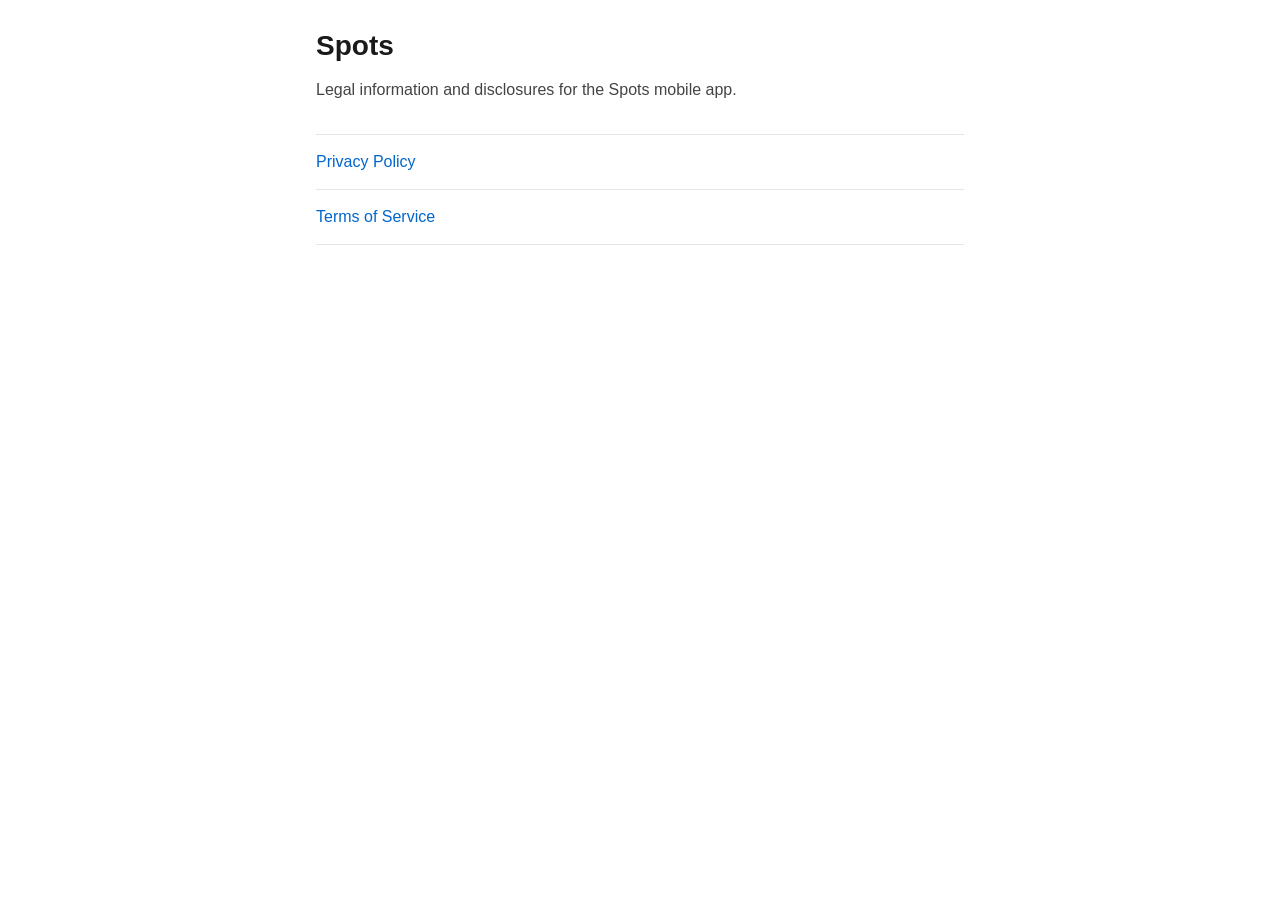
==== index.html @ b2fb2b3f "initial commit" ====
<!DOCTYPE html>
<html lang="en">
<head>
  <meta charset="UTF-8">
  <meta name="viewport" content="width=device-width, initial-scale=1.0">
  <title>Spots</title>
  <style>
    *, *::before, *::after {
      box-sizing: border-box;
      margin: 0;
      padding: 0;
    }

    body {
      font-family: -apple-system, BlinkMacSystemFont, "Segoe UI", Roboto, Helvetica, Arial, sans-serif;
      line-height: 1.6;
      color: #1a1a1a;
      background: #fff;
      padding: 1.5rem 1rem;
      max-width: 680px;
      margin: 0 auto;
    }

    h1 {
      font-size: 1.75rem;
      margin-bottom: 0.5rem;
    }

    p {
      margin-bottom: 1rem;
      color: #444;
    }

    nav {
      margin-top: 2rem;
    }

    nav ul {
      list-style: none;
      padding: 0;
    }

    nav li {
      border-top: 1px solid #e5e5e5;
    }

    nav li:last-child {
      border-bottom: 1px solid #e5e5e5;
    }

    nav a {
      display: block;
      padding: 0.875rem 0;
      color: #0066cc;
      text-decoration: none;
      font-size: 1rem;
    }

    nav a:hover {
      text-decoration: underline;
    }
  </style>
</head>
<body>
  <h1>Spots</h1>
  <p>Legal information and disclosures for the Spots mobile app.</p>

  <nav>
    <ul>
      <li><a href="privacy-policy.html">Privacy Policy</a></li>
      <li><a href="terms-of-service.html">Terms of Service</a></li>
    </ul>
  </nav>
</body>
</html>
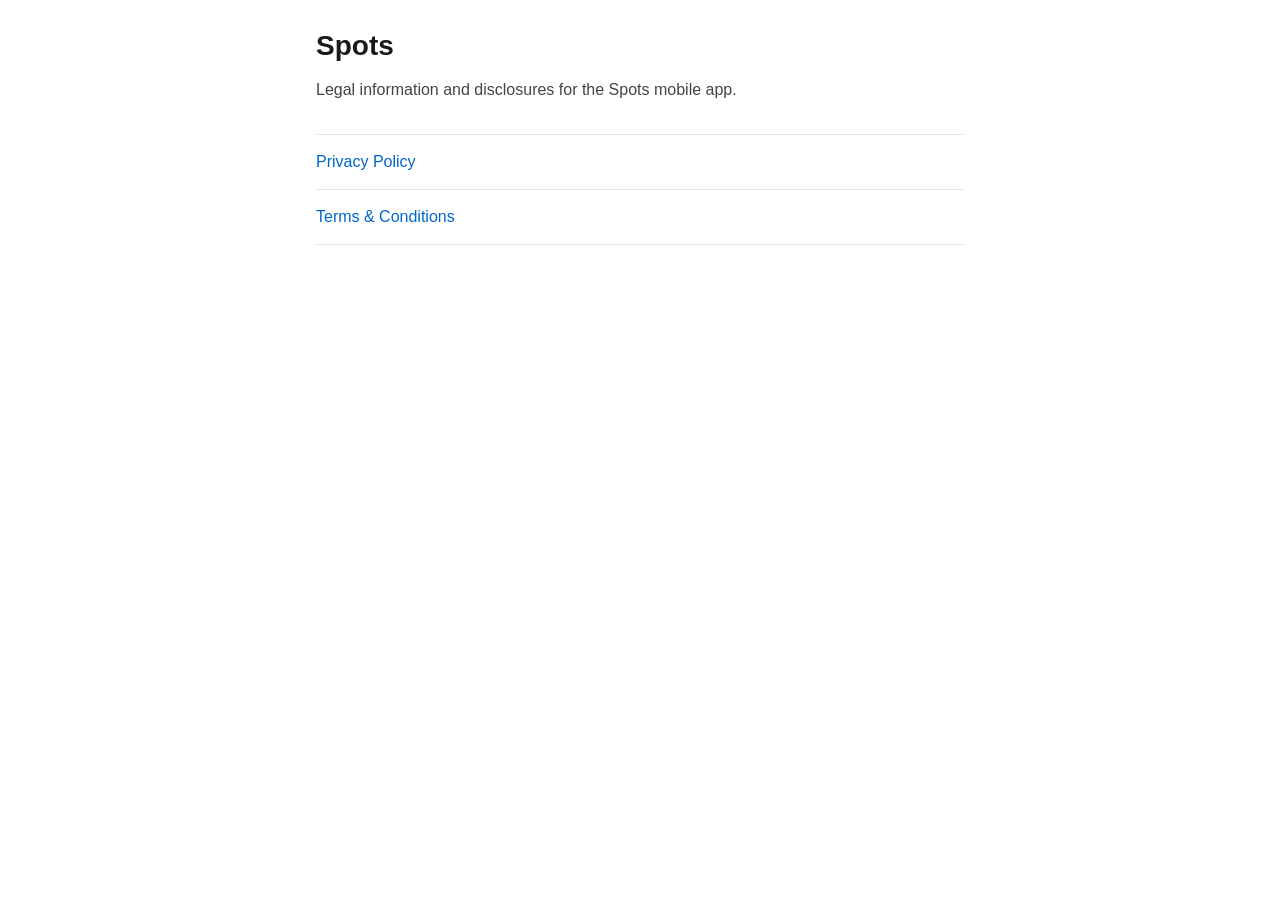
==== commit 2c480639: "updated tos and privacy policy. added signed dpa agreement pdfs to the site" ====
--- a/index.html
+++ b/index.html
@@ -67,8 +67,8 @@
 
   <nav>
     <ul>
-      <li><a href="privacy-policy.html">Privacy Policy</a></li>
-      <li><a href="terms-of-service.html">Terms of Service</a></li>
+      <li><a href="legal/privacy-policy.html">Privacy Policy</a></li>
+      <li><a href="legal/terms-and-conditions.html">Terms &amp; Conditions</a></li>
     </ul>
   </nav>
 </body>
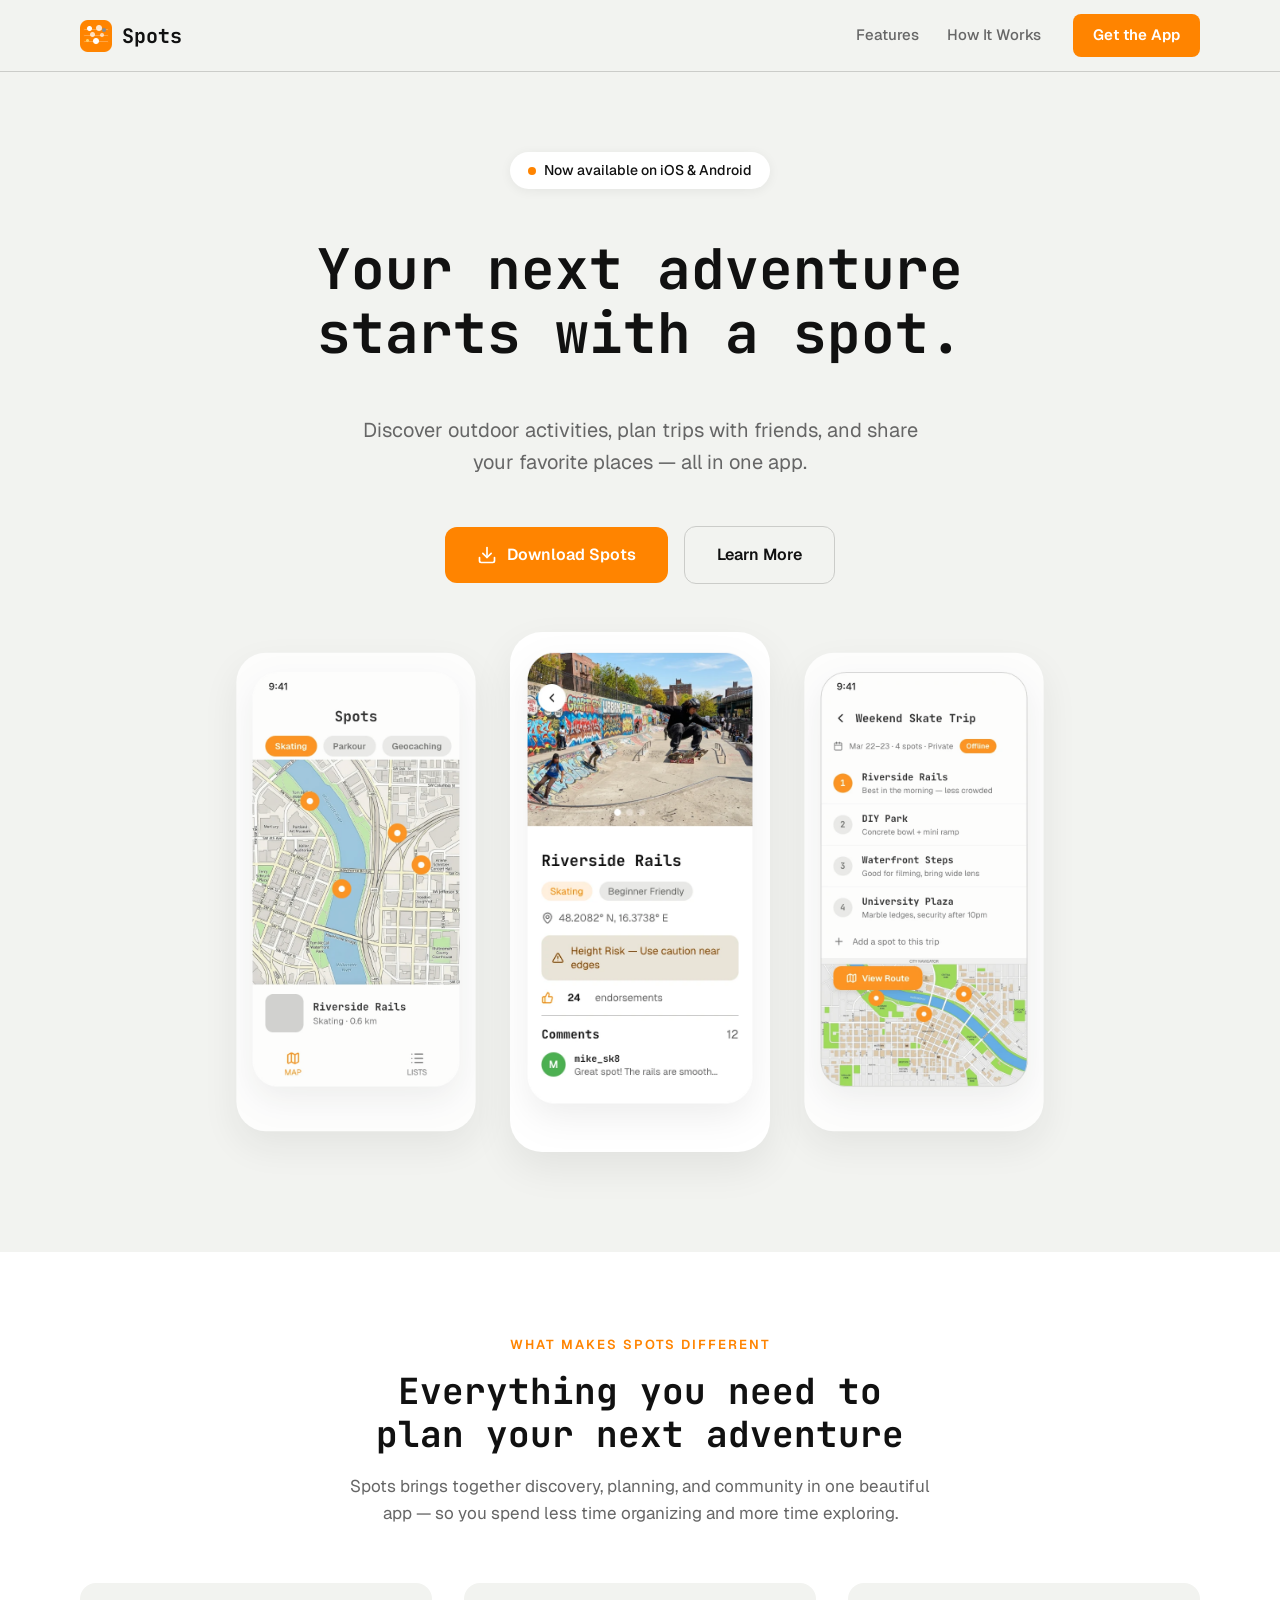
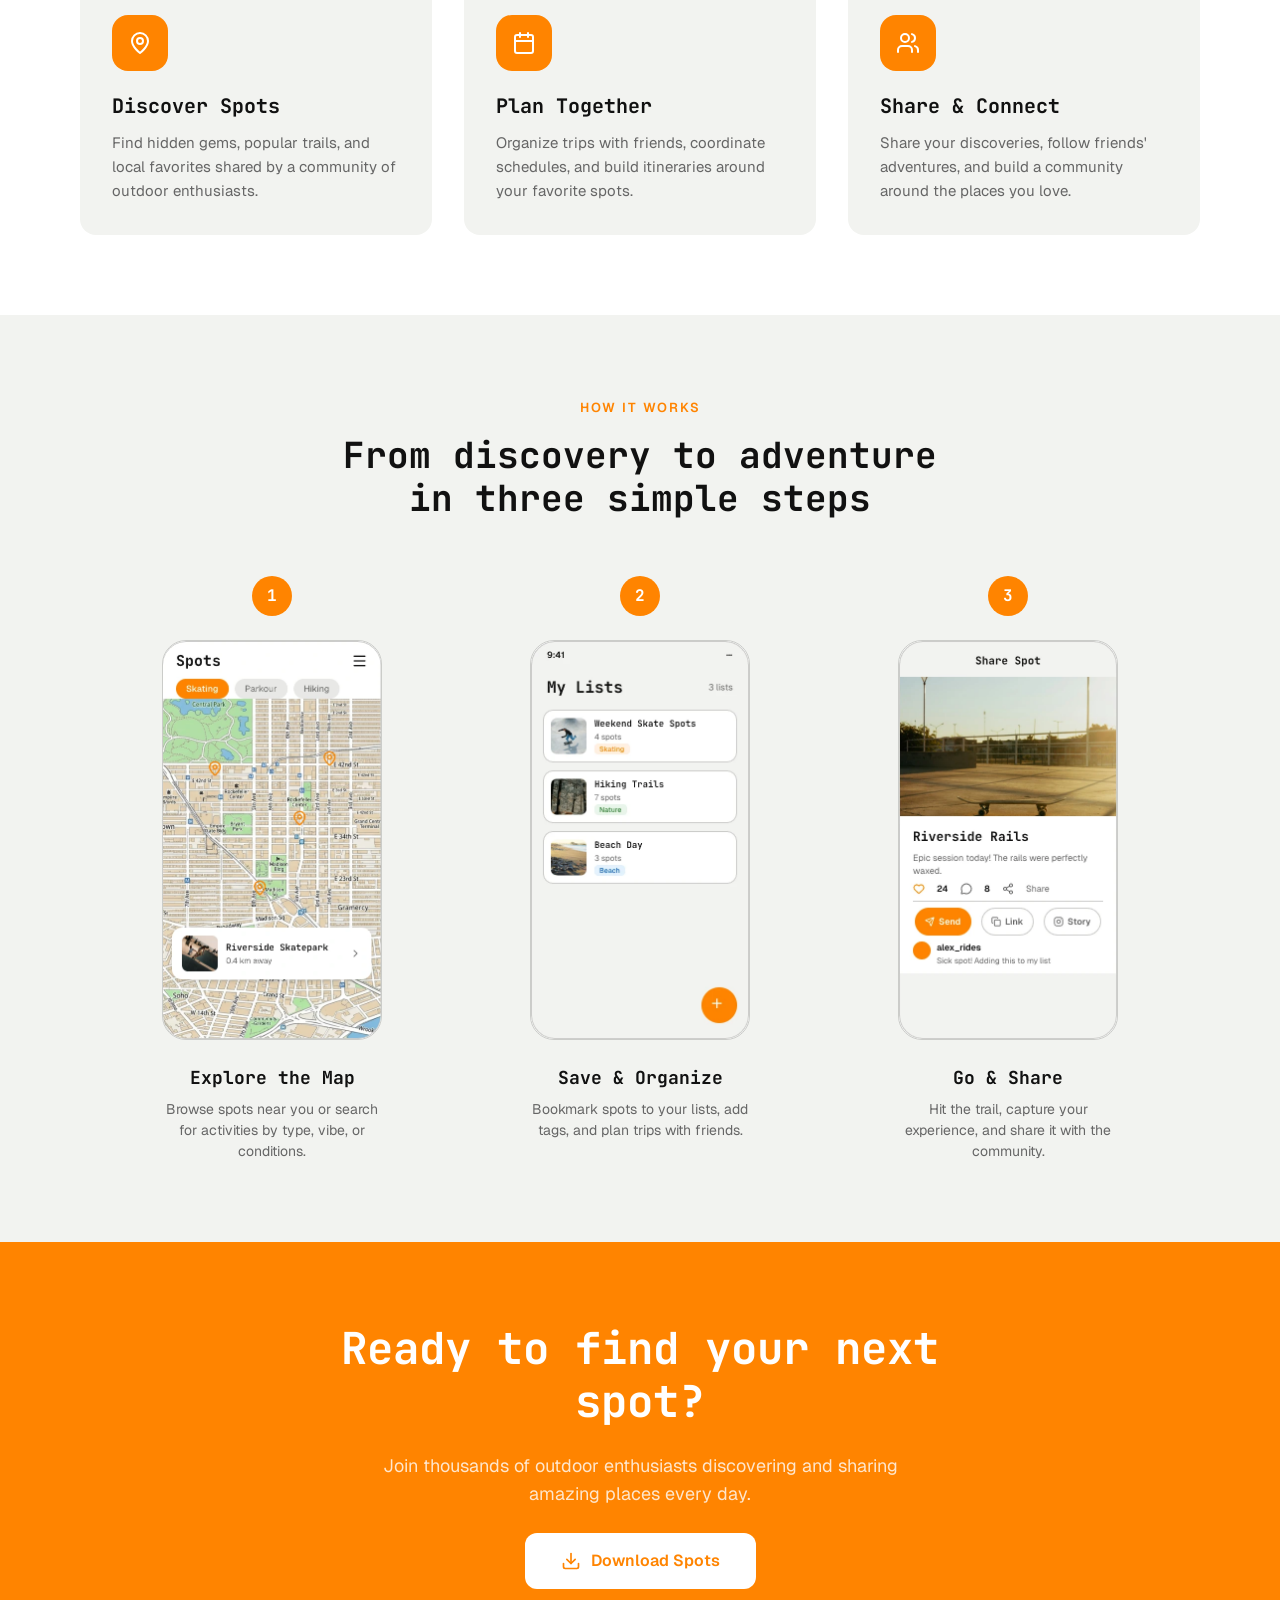
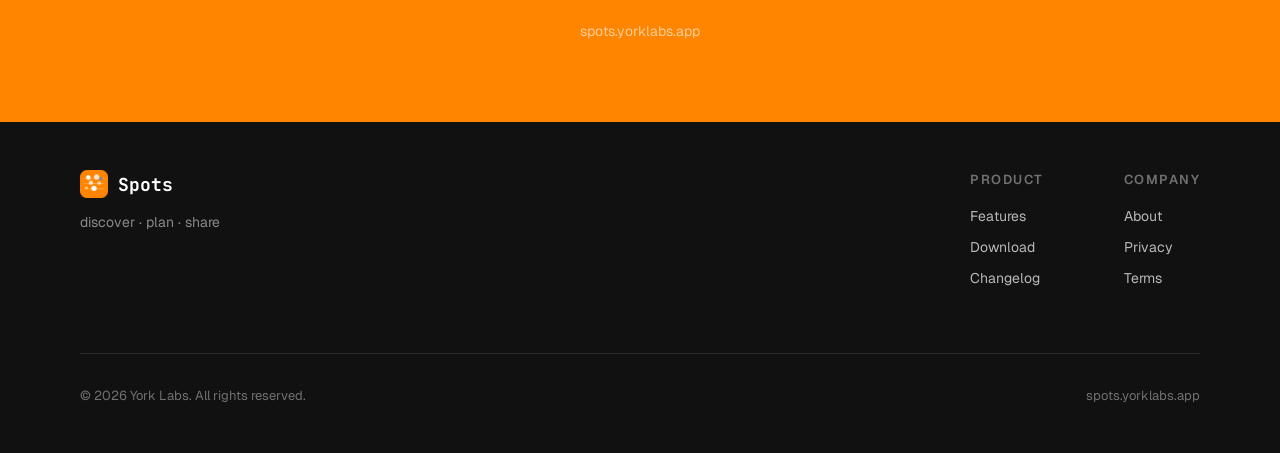
==== commit 442df156: "updated front-matter with pencil" ====
--- a/index.html
+++ b/index.html
@@ -3,73 +3,181 @@
 <head>
   <meta charset="UTF-8">
   <meta name="viewport" content="width=device-width, initial-scale=1.0">
-  <title>Spots</title>
-  <style>
-    *, *::before, *::after {
-      box-sizing: border-box;
-      margin: 0;
-      padding: 0;
-    }
-
-    body {
-      font-family: -apple-system, BlinkMacSystemFont, "Segoe UI", Roboto, Helvetica, Arial, sans-serif;
-      line-height: 1.6;
-      color: #1a1a1a;
-      background: #fff;
-      padding: 1.5rem 1rem;
-      max-width: 680px;
-      margin: 0 auto;
-    }
-
-    h1 {
-      font-size: 1.75rem;
-      margin-bottom: 0.5rem;
-    }
-
-    p {
-      margin-bottom: 1rem;
-      color: #444;
-    }
-
-    nav {
-      margin-top: 2rem;
-    }
-
-    nav ul {
-      list-style: none;
-      padding: 0;
-    }
-
-    nav li {
-      border-top: 1px solid #e5e5e5;
-    }
-
-    nav li:last-child {
-      border-bottom: 1px solid #e5e5e5;
-    }
-
-    nav a {
-      display: block;
-      padding: 0.875rem 0;
-      color: #0066cc;
-      text-decoration: none;
-      font-size: 1rem;
-    }
-
-    nav a:hover {
-      text-decoration: underline;
-    }
-  </style>
+  <title>Spots — Discover, Plan, Share Outdoor Adventures</title>
+  <meta name="description" content="Discover outdoor activities, plan trips with friends, and share your favorite places — all in one app.">
+  <link rel="icon" href="favicon.png" type="image/png" sizes="32x32">
+  <link rel="icon" href="favicon.ico" sizes="any">
+  <link rel="stylesheet" href="styles/main.css">
 </head>
 <body>
-  <h1>Spots</h1>
-  <p>Legal information and disclosures for the Spots mobile app.</p>
 
-  <nav>
-    <ul>
-      <li><a href="legal/privacy-policy.html">Privacy Policy</a></li>
-      <li><a href="legal/terms-and-conditions.html">Terms &amp; Conditions</a></li>
-    </ul>
-  </nav>
+  <!-- Header -->
+  <header class="header" id="header">
+    <a href="/" class="header-logo">
+      <img src="images/logo-icon.png" alt="Spots logo" width="32" height="32" class="header-logo-icon">
+      <span class="header-logo-text">Spots</span>
+    </a>
+    <button class="menu-toggle" aria-label="Toggle menu">
+      <span></span><span></span><span></span>
+    </button>
+    <nav class="header-nav">
+      <div class="header-nav-links">
+        <a href="#features" class="header-nav-link">Features</a>
+        <a href="#how-it-works" class="header-nav-link">How It Works</a>
+      </div>
+      <a href="#download" class="header-cta">Get the App</a>
+    </nav>
+  </header>
+
+  <!-- Hero Section -->
+  <section class="hero" id="hero">
+    <div class="hero-badge animate-on-scroll">
+      <span class="hero-badge-dot"></span>
+      <span>Now available on iOS &amp; Android</span>
+    </div>
+    <h1 class="hero-title animate-on-scroll">Your next adventure<br>starts with a spot.</h1>
+    <p class="hero-subtitle animate-on-scroll">Discover outdoor activities, plan trips with friends, and share<br class="hide-mobile">your favorite places — all in one app.</p>
+    <div class="hero-actions animate-on-scroll">
+      <a href="#download" class="btn-primary">
+        <svg xmlns="http://www.w3.org/2000/svg" width="20" height="20" viewBox="0 0 24 24" fill="none" stroke="currentColor" stroke-width="2" stroke-linecap="round" stroke-linejoin="round" style="margin-right:10px"><path d="M21 15v4a2 2 0 0 1-2 2H5a2 2 0 0 1-2-2v-4"/><polyline points="7 10 12 15 17 10"/><line x1="12" y1="15" x2="12" y2="3"/></svg>
+        Download Spots
+      </a>
+      <a href="#features" class="btn-secondary">Learn More</a>
+    </div>
+    <div class="hero-mockups animate-on-scroll">
+      <div class="hero-mockup hero-mockup--side">
+        <img src="images/mockup-map.webp" alt="Spots map screen showing outdoor activity locations" width="260" height="520" loading="lazy">
+      </div>
+      <div class="hero-mockup">
+        <img src="images/mockup-detail.webp" alt="Spot detail screen with location info and community comments" width="260" height="520" loading="lazy">
+      </div>
+      <div class="hero-mockup hero-mockup--side">
+        <img src="images/mockup-trip.webp" alt="Trip planning screen with itinerary and route map" width="260" height="520" loading="lazy">
+      </div>
+    </div>
+  </section>
+
+  <!-- Features Section -->
+  <section class="features" id="features">
+    <div class="features-inner">
+      <div class="features-header animate-on-scroll">
+        <span class="section-label">WHAT MAKES SPOTS DIFFERENT</span>
+        <h2 class="features-title">Everything you need to<br class="hide-mobile"> plan your next adventure</h2>
+        <p class="features-subtitle">Spots brings together discovery, planning, and community in one beautiful app — so you spend less time organizing and more time exploring.</p>
+      </div>
+      <div class="features-grid">
+        <div class="feature-card animate-on-scroll">
+          <div class="feature-icon">
+            <svg xmlns="http://www.w3.org/2000/svg" width="28" height="28" viewBox="0 0 24 24" fill="none" stroke="currentColor" stroke-width="2" stroke-linecap="round" stroke-linejoin="round"><path d="M20 10c0 6-8 12-8 12s-8-6-8-12a8 8 0 0 1 16 0Z"/><circle cx="12" cy="10" r="3"/></svg>
+          </div>
+          <h3 class="feature-card-title">Discover Spots</h3>
+          <p class="feature-card-description">Find hidden gems, popular trails, and local favorites shared by a community of outdoor enthusiasts.</p>
+        </div>
+        <div class="feature-card animate-on-scroll">
+          <div class="feature-icon">
+            <svg xmlns="http://www.w3.org/2000/svg" width="28" height="28" viewBox="0 0 24 24" fill="none" stroke="currentColor" stroke-width="2" stroke-linecap="round" stroke-linejoin="round"><rect width="18" height="18" x="3" y="4" rx="2" ry="2"/><line x1="16" x2="16" y1="2" y2="6"/><line x1="8" x2="8" y1="2" y2="6"/><line x1="3" x2="21" y1="10" y2="10"/></svg>
+          </div>
+          <h3 class="feature-card-title">Plan Together</h3>
+          <p class="feature-card-description">Organize trips with friends, coordinate schedules, and build itineraries around your favorite spots.</p>
+        </div>
+        <div class="feature-card animate-on-scroll">
+          <div class="feature-icon">
+            <svg xmlns="http://www.w3.org/2000/svg" width="28" height="28" viewBox="0 0 24 24" fill="none" stroke="currentColor" stroke-width="2" stroke-linecap="round" stroke-linejoin="round"><path d="M16 21v-2a4 4 0 0 0-4-4H6a4 4 0 0 0-4 4v2"/><circle cx="9" cy="7" r="4"/><path d="M22 21v-2a4 4 0 0 0-3-3.87"/><path d="M16 3.13a4 4 0 0 1 0 7.75"/></svg>
+          </div>
+          <h3 class="feature-card-title">Share &amp; Connect</h3>
+          <p class="feature-card-description">Share your discoveries, follow friends' adventures, and build a community around the places you love.</p>
+        </div>
+      </div>
+    </div>
+  </section>
+
+  <!-- How It Works -->
+  <section class="how-it-works" id="how-it-works">
+    <div class="how-it-works-header animate-on-scroll">
+      <span class="section-label">HOW IT WORKS</span>
+      <h2 class="how-it-works-title">From discovery to adventure<br class="hide-mobile"> in three simple steps</h2>
+    </div>
+    <div class="steps">
+      <div class="step animate-on-scroll">
+        <div class="step-number">1</div>
+        <div class="step-mockup">
+          <img src="images/step-explore.webp" alt="Map exploration screen" width="220" height="400" loading="lazy">
+        </div>
+        <h3 class="step-title">Explore the Map</h3>
+        <p class="step-description">Browse spots near you or search for activities by type, vibe, or conditions.</p>
+      </div>
+      <div class="step animate-on-scroll">
+        <div class="step-number">2</div>
+        <div class="step-mockup">
+          <img src="images/step-save.webp" alt="Saved spots lists screen" width="220" height="400" loading="lazy">
+        </div>
+        <h3 class="step-title">Save &amp; Organize</h3>
+        <p class="step-description">Bookmark spots to your lists, add tags, and plan trips with friends.</p>
+      </div>
+      <div class="step animate-on-scroll">
+        <div class="step-number">3</div>
+        <div class="step-mockup">
+          <img src="images/step-share.webp" alt="Share spot screen" width="220" height="400" loading="lazy">
+        </div>
+        <h3 class="step-title">Go &amp; Share</h3>
+        <p class="step-description">Hit the trail, capture your experience, and share it with the community.</p>
+      </div>
+    </div>
+  </section>
+
+  <!-- Final CTA -->
+  <section class="final-cta" id="download">
+    <div class="final-cta-inner">
+      <h2 class="final-cta-title animate-on-scroll">Ready to find your next spot?</h2>
+      <p class="final-cta-subtitle animate-on-scroll">Join thousands of outdoor enthusiasts discovering and sharing<br class="hide-mobile">amazing places every day.</p>
+      <div class="animate-on-scroll">
+        <a href="#" class="btn-cta-white">
+          <svg xmlns="http://www.w3.org/2000/svg" width="20" height="20" viewBox="0 0 24 24" fill="none" stroke="currentColor" stroke-width="2" stroke-linecap="round" stroke-linejoin="round" style="margin-right:10px"><path d="M21 15v4a2 2 0 0 1-2 2H5a2 2 0 0 1-2-2v-4"/><polyline points="7 10 12 15 17 10"/><line x1="12" y1="15" x2="12" y2="3"/></svg>
+          Download Spots
+        </a>
+      </div>
+      <span class="final-cta-url">spots.yorklabs.app</span>
+    </div>
+  </section>
+
+  <!-- Footer -->
+  <footer class="footer">
+    <div class="footer-inner">
+      <div class="footer-top">
+        <div class="footer-brand">
+          <div class="footer-logo">
+            <img src="images/logo-icon.png" alt="Spots" width="28" height="28" class="footer-logo-icon">
+            <span class="footer-logo-text">Spots</span>
+          </div>
+          <span class="footer-tagline">discover · plan · share</span>
+        </div>
+        <div class="footer-columns">
+          <div>
+            <div class="footer-column-title">Product</div>
+            <div class="footer-column-links">
+              <a href="#features" class="footer-column-link">Features</a>
+              <a href="#download" class="footer-column-link">Download</a>
+              <a href="#" class="footer-column-link">Changelog</a>
+            </div>
+          </div>
+          <div>
+            <div class="footer-column-title">Company</div>
+            <div class="footer-column-links">
+              <a href="#" class="footer-column-link">About</a>
+              <a href="legal/privacy_policy.html" class="footer-column-link">Privacy</a>
+              <a href="legal/terms-and-conditions.html" class="footer-column-link">Terms</a>
+            </div>
+          </div>
+        </div>
+      </div>
+      <div class="footer-divider"></div>
+      <div class="footer-bottom">
+        <span class="footer-copyright">&copy; 2026 York Labs. All rights reserved.</span>
+        <span class="footer-copyright">spots.yorklabs.app</span>
+      </div>
+    </div>
+  </footer>
+
+  <script src="scripts/main.js"></script>
 </body>
 </html>
--- a/styles/main.css
+++ b/styles/main.css
@@ -0,0 +1,957 @@
+/* =========================================================
+   Spots Landing Page — Main Stylesheet
+   ========================================================= */
+
+@import url('https://fonts.googleapis.com/css2?family=Geist:wght@400;500;600&family=JetBrains+Mono:wght@700&display=swap');
+
+/* ---------------------------------------------------------
+   Design Tokens
+   --------------------------------------------------------- */
+:root {
+  --background: #F2F3F0;
+  --foreground: #111111;
+  --muted-foreground: #666666;
+  --primary: #FF8400;
+  --secondary: #E7E8E5;
+  --border: #CBCCC9;
+  --card: #FFFFFF;
+  --white: #FFFFFF;
+  --black: #000000;
+
+  --font-heading: 'JetBrains Mono', monospace;
+  --font-body: 'Geist', sans-serif;
+
+  --max-width: 1440px;
+  --transition: 0.2s ease;
+}
+
+/* ---------------------------------------------------------
+   Reset & Base
+   --------------------------------------------------------- */
+*,
+*::before,
+*::after {
+  margin: 0;
+  padding: 0;
+  box-sizing: border-box;
+}
+
+html {
+  scroll-behavior: smooth;
+  -webkit-text-size-adjust: 100%;
+  overflow-x: hidden;
+}
+
+body {
+  font-family: var(--font-body);
+  font-weight: 400;
+  color: var(--foreground);
+  background-color: var(--background);
+  line-height: 1.5;
+  -webkit-font-smoothing: antialiased;
+  -moz-osx-font-smoothing: grayscale;
+  overflow-x: hidden;
+}
+
+img {
+  display: block;
+  max-width: 100%;
+  height: auto;
+}
+
+a {
+  color: inherit;
+  text-decoration: none;
+}
+
+ul {
+  list-style: none;
+}
+
+h1, h2, h3, h4, h5, h6 {
+  font-family: var(--font-heading);
+  font-weight: 700;
+}
+
+button {
+  font-family: inherit;
+  cursor: pointer;
+  border: none;
+  background: none;
+}
+
+/* ---------------------------------------------------------
+   Utility
+   --------------------------------------------------------- */
+.container {
+  width: 100%;
+  max-width: var(--max-width);
+  margin: 0 auto;
+}
+
+.hide-mobile { display: inline; }
+
+/* Scroll animations */
+.animate-on-scroll {
+  opacity: 0;
+  transform: translateY(24px);
+  transition: opacity 0.6s ease, transform 0.6s ease;
+}
+
+.animate-on-scroll.visible {
+  opacity: 1;
+  transform: translateY(0);
+}
+
+/* Header scroll state */
+.header.scrolled {
+  background-color: rgba(242, 243, 240, 0.92);
+  backdrop-filter: blur(12px);
+  -webkit-backdrop-filter: blur(12px);
+  box-shadow: 0 1px 8px rgba(0, 0, 0, 0.06);
+}
+
+/* Mobile menu toggle button */
+.menu-toggle {
+  display: none;
+  flex-direction: column;
+  gap: 5px;
+  padding: 8px;
+  z-index: 110;
+  -webkit-tap-highlight-color: transparent;
+}
+
+.menu-toggle span {
+  display: block;
+  width: 22px;
+  height: 2px;
+  background-color: var(--foreground);
+  border-radius: 1px;
+  transition: transform var(--transition), opacity var(--transition);
+}
+
+@media (max-width: 768px) {
+  .hide-mobile { display: none; }
+
+  .menu-toggle { display: flex; }
+
+  .header-nav {
+    display: none;
+    position: fixed;
+    top: 72px;
+    left: 0;
+    right: 0;
+    z-index: 105;
+    background: var(--white);
+    flex-direction: column;
+    padding: 24px;
+    gap: 16px;
+    border-bottom: 1px solid var(--border);
+    box-shadow: 0 8px 24px rgba(0, 0, 0, 0.08);
+  }
+
+  .header-nav.menu-open {
+    display: flex;
+  }
+
+  .header-nav-links {
+    display: flex !important;
+    flex-direction: column;
+    gap: 8px;
+  }
+
+  .header-nav-link {
+    display: block;
+    padding: 12px 0;
+    font-size: 16px;
+  }
+
+  .header-cta {
+    width: 100%;
+    text-align: center;
+    padding: 14px 20px;
+  }
+}
+
+/* ---------------------------------------------------------
+   1. Header
+   --------------------------------------------------------- */
+.header {
+  position: sticky;
+  top: 0;
+  z-index: 100;
+  height: 72px;
+  padding: 0 80px;
+  background-color: var(--background);
+  border-bottom: 1px solid var(--border);
+  display: flex;
+  align-items: center;
+  justify-content: space-between;
+  max-width: var(--max-width);
+  margin: 0 auto;
+}
+
+.header-logo {
+  display: flex;
+  align-items: center;
+  gap: 10px;
+}
+
+.header-logo-icon {
+  width: 32px;
+  height: 32px;
+  flex-shrink: 0;
+}
+
+.header-logo-text {
+  font-family: var(--font-heading);
+  font-weight: 700;
+  font-size: 20px;
+  color: var(--foreground);
+}
+
+.header-nav {
+  display: flex;
+  align-items: center;
+  gap: 32px;
+}
+
+.header-nav-links {
+  display: flex;
+  align-items: center;
+  gap: 28px;
+}
+
+.header-nav-link {
+  font-size: 15px;
+  font-weight: 500;
+  color: var(--muted-foreground);
+  transition: color var(--transition);
+}
+
+.header-nav-link:hover {
+  color: var(--foreground);
+}
+
+.header-cta {
+  display: inline-flex;
+  align-items: center;
+  justify-content: center;
+  padding: 10px 20px;
+  background-color: var(--primary);
+  color: var(--white);
+  font-size: 15px;
+  font-weight: 600;
+  border-radius: 8px;
+  transition: background-color var(--transition), transform var(--transition);
+}
+
+.header-cta:hover {
+  background-color: #e67700;
+  transform: translateY(-1px);
+}
+
+.header-cta:active {
+  transform: translateY(0);
+}
+
+/* ---------------------------------------------------------
+   2. Hero Section
+   --------------------------------------------------------- */
+.hero {
+  padding: 80px 80px 100px;
+  display: flex;
+  flex-direction: column;
+  align-items: center;
+  gap: 48px;
+  max-width: var(--max-width);
+  margin: 0 auto;
+  text-align: center;
+}
+
+/* Badge pill */
+.hero-badge {
+  display: inline-flex;
+  align-items: center;
+  gap: 8px;
+  padding: 8px 18px;
+  background-color: var(--white);
+  border-radius: 9999px;
+  box-shadow: 0 2px 12px rgba(0, 0, 0, 0.06);
+  font-size: 14px;
+  font-weight: 500;
+  color: var(--foreground);
+}
+
+.hero-badge-dot {
+  width: 8px;
+  height: 8px;
+  border-radius: 50%;
+  background-color: var(--primary);
+  flex-shrink: 0;
+}
+
+/* Title */
+.hero-title {
+  font-family: var(--font-heading);
+  font-size: 56px;
+  font-weight: 700;
+  line-height: 1.15;
+  max-width: 900px;
+  color: var(--foreground);
+}
+
+/* Subtitle */
+.hero-subtitle {
+  font-family: var(--font-body);
+  font-size: 20px;
+  line-height: 1.6;
+  color: var(--muted-foreground);
+  max-width: 700px;
+}
+
+/* Buttons */
+.hero-actions {
+  display: flex;
+  align-items: center;
+  gap: 16px;
+  flex-wrap: wrap;
+  justify-content: center;
+}
+
+.btn-primary {
+  display: inline-flex;
+  align-items: center;
+  justify-content: center;
+  padding: 16px 32px;
+  background-color: var(--primary);
+  color: var(--white);
+  font-size: 16px;
+  font-weight: 600;
+  border-radius: 12px;
+  transition: background-color var(--transition), transform var(--transition),
+    box-shadow var(--transition);
+}
+
+.btn-primary:hover {
+  background-color: #e67700;
+  transform: translateY(-2px);
+  box-shadow: 0 6px 20px rgba(255, 132, 0, 0.3);
+}
+
+.btn-primary:active {
+  transform: translateY(0);
+  box-shadow: none;
+}
+
+.btn-secondary {
+  display: inline-flex;
+  align-items: center;
+  justify-content: center;
+  padding: 16px 32px;
+  background-color: transparent;
+  color: var(--foreground);
+  font-size: 16px;
+  font-weight: 600;
+  border: 1.5px solid var(--border);
+  border-radius: 12px;
+  transition: border-color var(--transition), background-color var(--transition),
+    transform var(--transition);
+}
+
+.btn-secondary:hover {
+  border-color: var(--foreground);
+  background-color: var(--secondary);
+  transform: translateY(-2px);
+}
+
+.btn-secondary:active {
+  transform: translateY(0);
+}
+
+/* Phone mockups */
+.hero-mockups {
+  display: flex;
+  align-items: center;
+  justify-content: center;
+  gap: 24px;
+}
+
+.hero-mockup {
+  width: 260px;
+  height: 520px;
+  border-radius: 32px;
+  background-color: var(--white);
+  box-shadow: 0 16px 40px rgba(0, 0, 0, 0.07);
+  overflow: hidden;
+  flex-shrink: 0;
+  max-width: 100%;
+}
+
+.hero-mockup img {
+  width: 100%;
+  height: 100%;
+  object-fit: cover;
+}
+
+.hero-mockup--side {
+  transform: scale(0.92);
+  opacity: 0.85;
+}
+
+/* ---------------------------------------------------------
+   3. Features Section
+   --------------------------------------------------------- */
+.features {
+  background-color: var(--white);
+  padding: 80px;
+}
+
+.features-inner {
+  max-width: var(--max-width);
+  margin: 0 auto;
+}
+
+.features-header {
+  text-align: center;
+  margin-bottom: 56px;
+}
+
+.section-label {
+  display: inline-block;
+  font-family: var(--font-body);
+  font-size: 13px;
+  font-weight: 600;
+  color: var(--primary);
+  letter-spacing: 2px;
+  text-transform: uppercase;
+  margin-bottom: 16px;
+}
+
+.features-title {
+  font-size: 36px;
+  line-height: 1.2;
+  color: var(--foreground);
+  margin-bottom: 16px;
+}
+
+.features-subtitle {
+  font-size: 17px;
+  line-height: 1.6;
+  color: var(--muted-foreground);
+  max-width: 600px;
+  margin: 0 auto;
+}
+
+.features-grid {
+  display: grid;
+  grid-template-columns: repeat(3, 1fr);
+  gap: 32px;
+}
+
+.feature-card {
+  background-color: var(--background);
+  border-radius: 16px;
+  padding: 32px;
+  transition: transform var(--transition), box-shadow var(--transition);
+}
+
+.feature-card:hover {
+  transform: translateY(-4px);
+  box-shadow: 0 12px 32px rgba(0, 0, 0, 0.06);
+}
+
+.feature-icon {
+  width: 56px;
+  height: 56px;
+  border-radius: 16px;
+  background-color: var(--primary);
+  display: flex;
+  align-items: center;
+  justify-content: center;
+  margin-bottom: 20px;
+  flex-shrink: 0;
+}
+
+.feature-icon svg,
+.feature-icon img {
+  width: 24px;
+  height: 24px;
+  color: var(--white);
+}
+
+.feature-card-title {
+  font-family: var(--font-heading);
+  font-size: 20px;
+  font-weight: 700;
+  color: var(--foreground);
+  margin-bottom: 10px;
+}
+
+.feature-card-description {
+  font-size: 15px;
+  line-height: 1.6;
+  color: var(--muted-foreground);
+}
+
+/* ---------------------------------------------------------
+   4. How It Works
+   --------------------------------------------------------- */
+.how-it-works {
+  padding: 80px;
+  max-width: var(--max-width);
+  margin: 0 auto;
+}
+
+.how-it-works-header {
+  text-align: center;
+  margin-bottom: 56px;
+}
+
+.how-it-works-title {
+  font-size: 36px;
+  line-height: 1.2;
+  color: var(--foreground);
+  margin-bottom: 16px;
+}
+
+.how-it-works-subtitle {
+  font-size: 17px;
+  line-height: 1.6;
+  color: var(--muted-foreground);
+  max-width: 600px;
+  margin: 0 auto;
+}
+
+.steps {
+  display: flex;
+  justify-content: center;
+  gap: 48px;
+}
+
+.step {
+  display: flex;
+  flex-direction: column;
+  align-items: center;
+  text-align: center;
+  flex: 1;
+  max-width: 320px;
+}
+
+.step-number {
+  width: 40px;
+  height: 40px;
+  border-radius: 50%;
+  background-color: var(--primary);
+  color: var(--white);
+  font-family: var(--font-heading);
+  font-weight: 700;
+  font-size: 16px;
+  display: flex;
+  align-items: center;
+  justify-content: center;
+  margin-bottom: 24px;
+  flex-shrink: 0;
+}
+
+.step-mockup {
+  width: 220px;
+  height: 400px;
+  border-radius: 24px;
+  border: 1.5px solid var(--border);
+  background-color: var(--white);
+  overflow: hidden;
+  margin-bottom: 24px;
+  flex-shrink: 0;
+}
+
+.step-mockup img {
+  width: 100%;
+  height: 100%;
+  object-fit: cover;
+}
+
+.step-title {
+  font-family: var(--font-heading);
+  font-size: 18px;
+  font-weight: 700;
+  color: var(--foreground);
+  margin-bottom: 8px;
+}
+
+.step-description {
+  font-size: 14px;
+  line-height: 1.5;
+  color: var(--muted-foreground);
+  max-width: 220px;
+}
+
+/* ---------------------------------------------------------
+   5. Final CTA
+   --------------------------------------------------------- */
+.final-cta {
+  background-color: var(--primary);
+  padding: 80px;
+}
+
+.final-cta-inner {
+  max-width: var(--max-width);
+  margin: 0 auto;
+  display: flex;
+  flex-direction: column;
+  align-items: center;
+  text-align: center;
+  gap: 24px;
+}
+
+.final-cta-title {
+  font-family: var(--font-heading);
+  font-size: 44px;
+  font-weight: 700;
+  line-height: 1.2;
+  color: var(--white);
+  max-width: 700px;
+}
+
+.final-cta-subtitle {
+  font-size: 18px;
+  line-height: 1.6;
+  color: rgba(255, 255, 255, 0.8);
+  max-width: 550px;
+}
+
+.btn-cta-white {
+  display: inline-flex;
+  align-items: center;
+  justify-content: center;
+  padding: 16px 36px;
+  background-color: var(--white);
+  color: var(--primary);
+  font-size: 16px;
+  font-weight: 600;
+  border-radius: 12px;
+  transition: background-color var(--transition), transform var(--transition),
+    box-shadow var(--transition);
+}
+
+.btn-cta-white:hover {
+  background-color: #f5f5f5;
+  transform: translateY(-2px);
+  box-shadow: 0 8px 24px rgba(0, 0, 0, 0.15);
+}
+
+.btn-cta-white:active {
+  transform: translateY(0);
+  box-shadow: none;
+}
+
+.final-cta-url {
+  font-size: 14px;
+  color: rgba(255, 255, 255, 0.6);
+  margin-top: 8px;
+}
+
+/* ---------------------------------------------------------
+   6. Footer
+   --------------------------------------------------------- */
+.footer {
+  background-color: #111111;
+  padding: 48px 80px;
+  color: var(--white);
+}
+
+.footer-inner {
+  max-width: var(--max-width);
+  margin: 0 auto;
+}
+
+.footer-top {
+  display: flex;
+  justify-content: space-between;
+  align-items: flex-start;
+  gap: 48px;
+  padding-bottom: 32px;
+}
+
+.footer-brand {
+  max-width: 280px;
+}
+
+.footer-logo {
+  display: flex;
+  align-items: center;
+  gap: 10px;
+  margin-bottom: 12px;
+}
+
+.footer-logo-icon {
+  width: 28px;
+  height: 28px;
+}
+
+.footer-logo-text {
+  font-family: var(--font-heading);
+  font-weight: 700;
+  font-size: 18px;
+  color: var(--white);
+}
+
+.footer-tagline {
+  font-size: 14px;
+  line-height: 1.6;
+  color: rgba(255, 255, 255, 0.5);
+}
+
+.footer-columns {
+  display: flex;
+  gap: 80px;
+}
+
+.footer-column-title {
+  font-family: var(--font-body);
+  font-size: 13px;
+  font-weight: 600;
+  color: rgba(255, 255, 255, 0.4);
+  text-transform: uppercase;
+  letter-spacing: 1.5px;
+  margin-bottom: 16px;
+}
+
+.footer-column-links {
+  display: flex;
+  flex-direction: column;
+  gap: 10px;
+}
+
+.footer-column-link {
+  font-size: 14px;
+  color: rgba(255, 255, 255, 0.7);
+  transition: color var(--transition);
+}
+
+.footer-column-link:hover {
+  color: var(--white);
+}
+
+.footer-divider {
+  height: 1px;
+  background-color: rgba(255, 255, 255, 0.1);
+  margin: 32px 0;
+}
+
+.footer-bottom {
+  display: flex;
+  justify-content: space-between;
+  align-items: center;
+}
+
+.footer-copyright {
+  font-size: 13px;
+  color: rgba(255, 255, 255, 0.4);
+}
+
+.footer-bottom-links {
+  display: flex;
+  gap: 24px;
+}
+
+.footer-bottom-link {
+  font-size: 13px;
+  color: rgba(255, 255, 255, 0.4);
+  transition: color var(--transition);
+}
+
+.footer-bottom-link:hover {
+  color: rgba(255, 255, 255, 0.7);
+}
+
+/* =========================================================
+   Responsive — Tablet (< 1024px)
+   ========================================================= */
+@media (max-width: 1024px) {
+  .header-nav-links {
+    display: none;
+  }
+
+  .hero-mockups {
+    flex-wrap: wrap;
+  }
+
+  .hero-mockup--side {
+    transform: scale(0.88);
+  }
+
+  .features-grid {
+    grid-template-columns: 1fr;
+    max-width: 480px;
+    margin: 0 auto;
+  }
+
+  .steps {
+    flex-direction: column;
+    align-items: center;
+    gap: 40px;
+  }
+
+  .footer-top {
+    flex-direction: column;
+    gap: 32px;
+  }
+}
+
+/* =========================================================
+   Responsive — Mobile (< 768px)
+   ========================================================= */
+@media (max-width: 768px) {
+  .header {
+    padding: 0 24px;
+  }
+
+  .hero {
+    padding: 40px 24px 60px;
+    gap: 32px;
+  }
+
+  .hero-title {
+    font-size: 36px;
+  }
+
+  .hero-subtitle {
+    font-size: 17px;
+  }
+
+  .hero-mockups {
+    gap: 16px;
+  }
+
+  .hero-mockup {
+    width: 220px;
+    height: 440px;
+  }
+
+  .hero-mockup--side {
+    display: none;
+  }
+
+  .features {
+    padding: 40px 24px;
+  }
+
+  .features-title {
+    font-size: 28px;
+  }
+
+  .how-it-works {
+    padding: 40px 24px;
+  }
+
+  .how-it-works-title {
+    font-size: 28px;
+  }
+
+  .step-mockup {
+    width: 180px;
+    height: 340px;
+  }
+
+  .final-cta {
+    padding: 60px 24px;
+  }
+
+  .final-cta-title {
+    font-size: 32px;
+  }
+
+  .final-cta-subtitle {
+    font-size: 16px;
+  }
+
+  .footer {
+    padding: 40px 24px;
+  }
+
+  .footer-columns {
+    gap: 40px;
+  }
+
+  .footer-column-link {
+    padding: 4px 0;
+  }
+
+  .footer-bottom {
+    flex-direction: column;
+    gap: 12px;
+    text-align: center;
+  }
+}
+
+/* =========================================================
+   Responsive — Small Mobile (< 480px)
+   ========================================================= */
+@media (max-width: 480px) {
+  .hero-title {
+    font-size: 28px;
+  }
+
+  .hero-subtitle {
+    font-size: 15px;
+  }
+
+  .hero-badge {
+    font-size: 12px;
+    padding: 6px 14px;
+  }
+
+  .hero-mockup {
+    width: 200px;
+    height: 400px;
+    border-radius: 24px;
+  }
+
+  .hero-actions {
+    flex-direction: column;
+    width: 100%;
+  }
+
+  .btn-primary,
+  .btn-secondary {
+    width: 100%;
+    justify-content: center;
+  }
+
+  .features-title,
+  .how-it-works-title {
+    font-size: 24px;
+  }
+
+  .feature-card {
+    padding: 24px;
+  }
+
+  .final-cta-title {
+    font-size: 26px;
+  }
+
+  .final-cta-subtitle {
+    font-size: 15px;
+  }
+
+  .btn-cta-white {
+    padding: 14px 28px;
+    font-size: 15px;
+  }
+
+  .footer-columns {
+    flex-direction: column;
+    gap: 28px;
+  }
+
+  .step-mockup {
+    width: 160px;
+    height: 300px;
+  }
+
+  .step-description {
+    max-width: 180px;
+  }
+}
